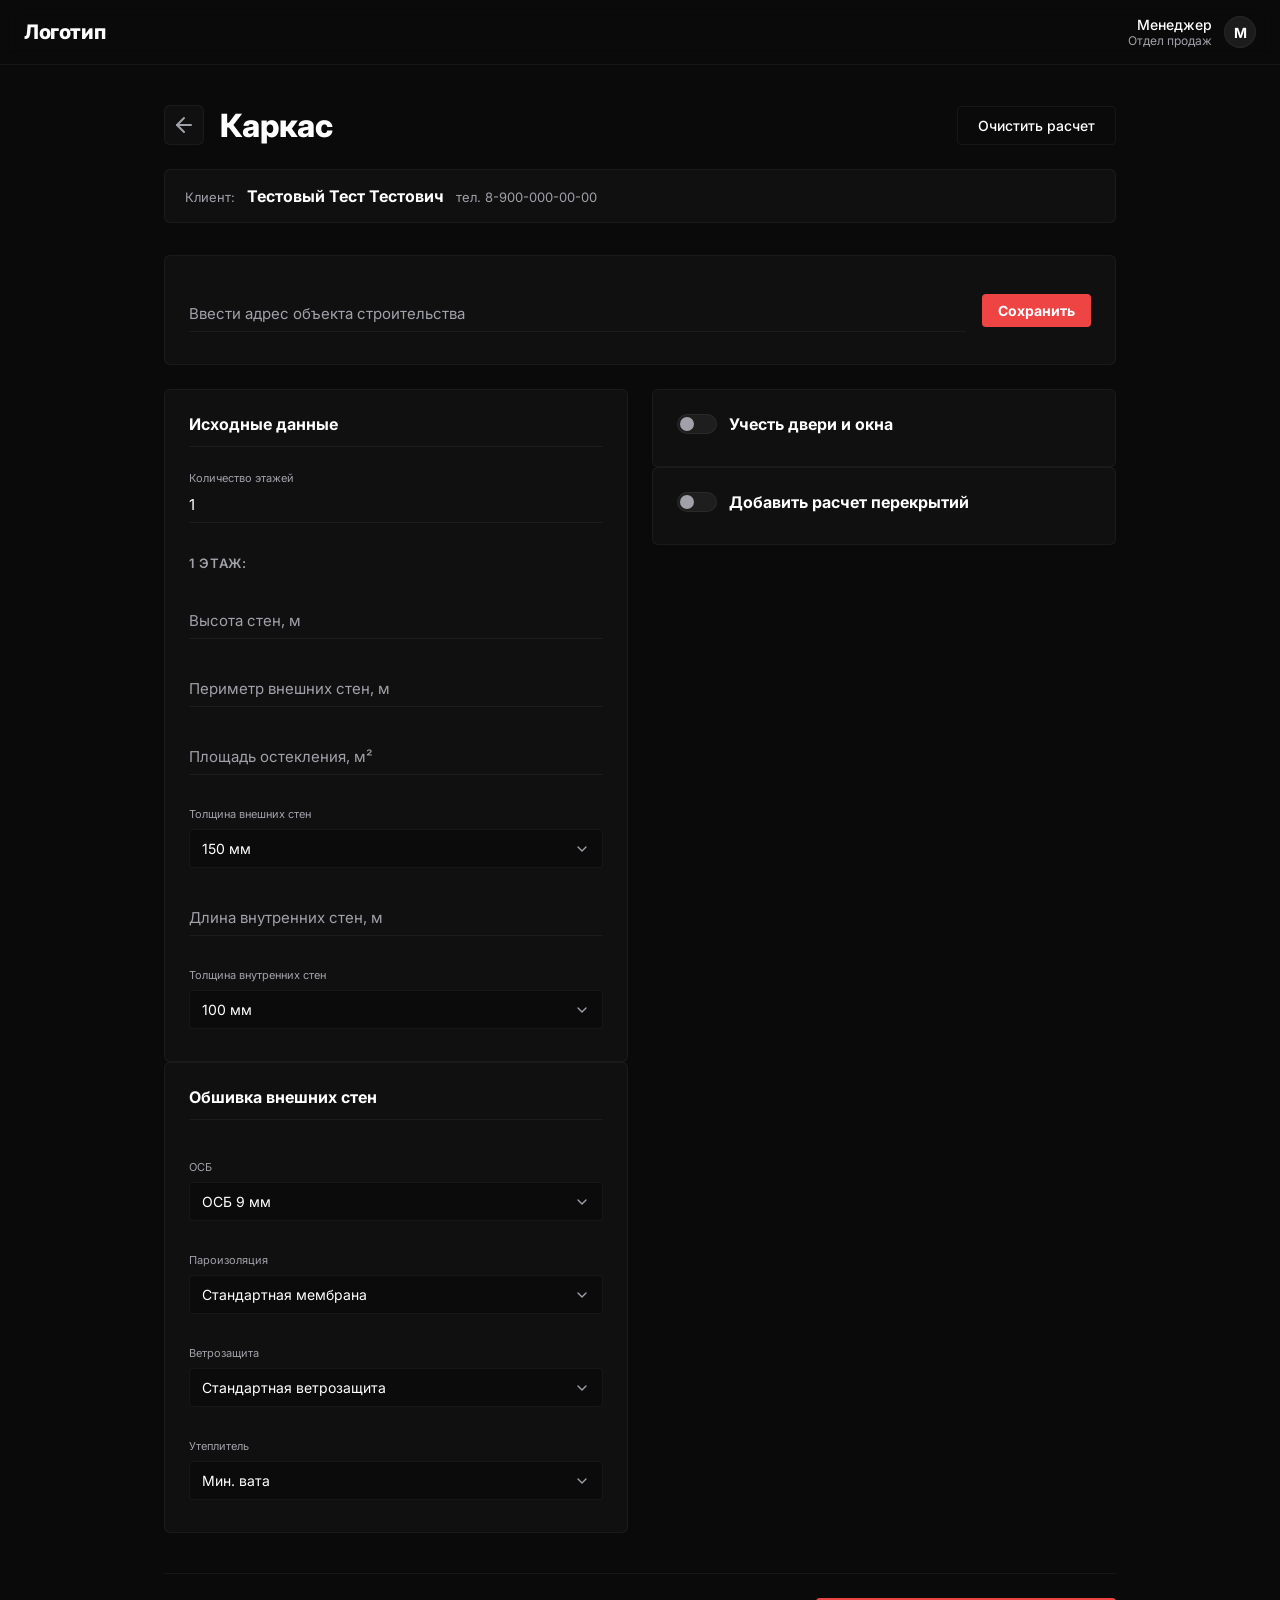
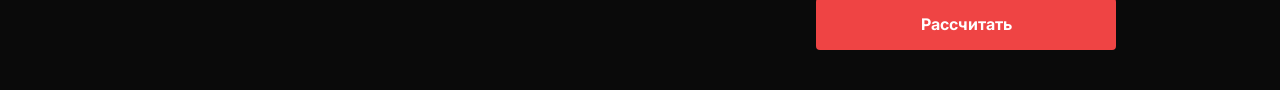
==== calc-frame/index.html @ 5556619a "Добавлены калькуляторы фундамента и крыши, страница итоговой сметы и настроен роутинг между страница" ====
<!DOCTYPE html>
<html lang="ru">
<head>
    <meta charset="UTF-8">
    <meta name="viewport" content="width=device-width, initial-scale=1.0">
    <title>Расчет каркаса | Строительный калькулятор</title>
    <link rel="preconnect" href="https://fonts.googleapis.com">
    <link rel="preconnect" href="https://fonts.gstatic.com" crossorigin>
    <link href="https://fonts.googleapis.com/css2?family=Inter:wght@400;500;600;700;800&display=swap" rel="stylesheet">
    <link rel="stylesheet" href="style.css">
</head>
<body>
    <header class="navbar">
        <div class="navbar-container">
            <div class="logo">Логотип</div>
            <div class="user-profile">
                <div class="user-info-text">
                    <span class="user-name">Менеджер</span>
                    <span class="user-role">Отдел продаж</span>
                </div>
                <div class="avatar">М</div>
            </div>
        </div>
    </header>

    <main class="container">
        <header class="page-header">
            <div class="header-left">
                <a href="../client-card/index.html" class="btn-back" title="Вернуться в карточку клиента">
                    <svg width="24" height="24" viewBox="0 0 24 24" fill="none" stroke="currentColor" stroke-width="2" stroke-linecap="round" stroke-linejoin="round">
                        <line x1="19" y1="12" x2="5" y2="12"></line>
                        <polyline points="12 19 5 12 12 5"></polyline>
                    </svg>
                </a>
                <h1 class="page-title">Каркас</h1>
            </div>
            <div class="header-actions">
                <button type="button" class="btn-secondary" id="clear-calc-btn">Очистить расчет</button>
            </div>
        </header>

        <div class="client-mini-card">
            <div class="client-details">
                <span class="label">Клиент:</span>
                <strong id="client-name">Тестовый Тест Тестович</strong>
                <span class="sub-text" id="client-phone">тел. 8-900-000-00-00</span>
            </div>
        </div>

        <form id="calc-frame-form" class="calc-form">
            <div class="form-section address-section">
                <div class="input-row">
                    <div class="input-group" style="flex: 1;">
                        <input type="text" id="object-address" placeholder=" " required>
                        <label for="object-address">Ввести адрес объекта строительства</label>
                    </div>
                    <button type="button" class="btn-primary btn-sm" id="save-address-btn">Сохранить</button>
                </div>
            </div>

            <div class="form-grid">
                <div class="form-column">
                    <div class="form-section">
                        <h3 class="section-title">Исходные данные</h3>
                        <div class="input-group">
                            <input type="number" id="floors" placeholder=" " min="1" max="3" value="1" required>
                            <label for="floors">Количество этажей</label>
                        </div>
                        
                        <h4 class="subsection-title">1 этаж:</h4>
                        <div class="input-group">
                            <input type="number" id="wall-height" placeholder=" " min="2" max="10" step="0.1" required>
                            <label for="wall-height">Высота стен, м</label>
                        </div>
                        <div class="input-group">
                            <input type="number" id="perimeter" placeholder=" " min="10" max="500" step="0.1" required>
                            <label for="perimeter">Периметр внешних стен, м</label>
                        </div>
                        <div class="input-group">
                            <input type="number" id="glazing" placeholder=" " min="0" max="200" step="0.1">
                            <label for="glazing">Площадь остекления, м²</label>
                        </div>
                        
                        <div class="input-group select-group">
                            <label class="static-label">Толщина внешних стен</label>
                            <select id="ext-wall-thickness" class="custom-select">
                                <option value="150">150 мм</option>
                                <option value="200">200 мм</option>
                                <option value="250">250 мм</option>
                            </select>
                        </div>

                        <div class="input-group">
                            <input type="number" id="int-wall-length" placeholder=" " min="0" max="500" step="0.1">
                            <label for="int-wall-length">Длина внутренних стен, м</label>
                        </div>
                        
                        <div class="input-group select-group">
                            <label class="static-label">Толщина внутренних стен</label>
                            <select id="int-wall-thickness" class="custom-select">
                                <option value="100">100 мм</option>
                                <option value="150">150 мм</option>
                            </select>
                        </div>
                    </div>

                    <div class="form-section">
                        <h3 class="section-title">Обшивка внешних стен</h3>
                        <div class="input-group select-group">
                            <label class="static-label">ОСБ</label>
                            <select id="osb-type" class="custom-select">
                                <option value="9">ОСБ 9 мм</option>
                                <option value="12">ОСБ 12 мм</option>
                                <option value="none">Без ОСБ</option>
                            </select>
                        </div>
                        <div class="input-group select-group">
                            <label class="static-label">Пароизоляция</label>
                            <select id="vapor-barrier" class="custom-select">
                                <option value="standard">Стандартная мембрана</option>
                                <option value="premium">Премиум мембрана</option>
                            </select>
                        </div>
                        <div class="input-group select-group">
                            <label class="static-label">Ветрозащита</label>
                            <select id="wind-protection" class="custom-select">
                                <option value="standard">Стандартная ветрозащита</option>
                                <option value="premium">Премиум ветрозащита</option>
                            </select>
                        </div>
                        <div class="input-group select-group">
                            <label class="static-label">Утеплитель</label>
                            <select id="insulation" class="custom-select">
                                <option value="minvata">Мин. вата</option>
                                <option value="basalt">Базальтовая вата</option>
                            </select>
                        </div>
                    </div>
                </div>

                <div class="form-column">
                    <div class="form-section">
                        <label class="toggle-switch-wrapper">
                            <input type="checkbox" id="toggle-doors-windows" class="toggle-input">
                            <span class="toggle-slider"></span>
                            <h3 class="section-title toggle-title">Учесть двери и окна</h3>
                        </label>
                        
                        <div class="collapsible-content" id="doors-windows-content">
                            <h4 class="subsection-title">Наружные двери</h4>
                            <div class="dimensions-row">
                                <div class="input-group"><input type="number" id="ext-door-h" placeholder=" " min="0.5" max="5" step="0.01"><label for="ext-door-h">Высота, м</label></div>
                                <div class="input-group"><input type="number" id="ext-door-w" placeholder=" " min="0.5" max="5" step="0.01"><label for="ext-door-w">Ширина, м</label></div>
                                <div class="input-group"><input type="number" id="ext-door-q" placeholder=" " min="1" max="50"><label for="ext-door-q">Кол-во</label></div>
                            </div>

                            <h4 class="subsection-title">Внутренние двери</h4>
                            <div class="dimensions-row">
                                <div class="input-group"><input type="number" id="int-door-h" placeholder=" " min="0.5" max="5" step="0.01"><label for="int-door-h">Высота, м</label></div>
                                <div class="input-group"><input type="number" id="int-door-w" placeholder=" " min="0.5" max="5" step="0.01"><label for="int-door-w">Ширина, м</label></div>
                                <div class="input-group"><input type="number" id="int-door-q" placeholder=" " min="1" max="100"><label for="int-door-q">Кол-во</label></div>
                            </div>

                            <h4 class="subsection-title">Окна</h4>
                            <div class="dimensions-row">
                                <div class="input-group"><input type="number" id="win-h" placeholder=" " min="0.3" max="5" step="0.01"><label for="win-h">Высота, м</label></div>
                                <div class="input-group"><input type="number" id="win-w" placeholder=" " min="0.3" max="5" step="0.01"><label for="win-w">Ширина, м</label></div>
                                <div class="input-group"><input type="number" id="win-q" placeholder=" " min="1" max="100"><label for="win-q">Кол-во</label></div>
                            </div>
                        </div>
                    </div>

                    <div class="form-section">
                        <label class="toggle-switch-wrapper">
                            <input type="checkbox" id="toggle-floors" class="toggle-input">
                            <span class="toggle-slider"></span>
                            <h3 class="section-title toggle-title">Добавить расчет перекрытий</h3>
                        </label>
                        
                        <div class="collapsible-content" id="floors-content">
                            <div class="input-group">
                                <input type="number" id="floor-thickness" placeholder=" " min="10" max="500" step="10">
                                <label for="floor-thickness">Толщина перекрытия, мм</label>
                            </div>
                            <div class="input-group select-group">
                                <label class="static-label">ОСБ</label>
                                <select id="floor-osb" class="custom-select">
                                    <option value="18">ОСБ 18 мм</option>
                                    <option value="22">ОСБ 22 мм</option>
                                </select>
                            </div>
                            <div class="input-group select-group">
                                <label class="static-label">Пароизоляция</label>
                                <select id="floor-vapor" class="custom-select"><option value="standard">Стандартная</option></select>
                            </div>
                            <div class="input-group select-group">
                                <label class="static-label">Ветрозащита</label>
                                <select id="floor-wind" class="custom-select"><option value="standard">Стандартная</option></select>
                            </div>
                            <div class="input-group select-group">
                                <label class="static-label">Утеплитель</label>
                                <select id="floor-insulation" class="custom-select"><option value="minvata">Мин. вата</option></select>
                            </div>
                        </div>
                    </div>
                </div>
            </div>

            <div class="form-actions">
                <button type="submit" class="btn-primary btn-large">Рассчитать</button>
            </div>
        </form>
    </main>

    <script src="script.js"></script>
</body>
</html>
---- calc-frame/style.css ----
:root {
    --bg-main: #0A0A0A;
    --surface-main: rgba(26, 26, 26, 0.4);
    --surface-hover: rgba(34, 34, 34, 0.8);
    --surface-modal: rgba(26, 26, 26, 0.95);
    --text-primary: #FFFFFF;
    --text-secondary: #A1A1AA;
    --accent: #EF4444;
    --accent-hover: #DC2626;
    --border-color: rgba(255, 255, 255, 0.05);
    --border-light: rgba(255, 255, 255, 0.1);
    --radius-sm: 4px;
    --radius-md: 6px;
    --transition: all 0.3s ease;
    --font-family: 'Inter', sans-serif;
}

* { margin: 0; padding: 0; box-sizing: border-box; }

body {
    background-color: var(--bg-main);
    color: var(--text-primary);
    font-family: var(--font-family);
    -webkit-font-smoothing: antialiased;
    min-height: 100vh;
}

/* Навигация (базовая) */
.navbar { background: rgba(10, 10, 10, 0.8); backdrop-filter: blur(10px); border-bottom: 1px solid var(--border-color); position: sticky; top: 0; z-index: 10; }
.navbar-container { max-width: 1400px; margin: 0 auto; padding: 16px 24px; display: flex; justify-content: space-between; align-items: center; }
.logo { font-weight: 800; font-size: 20px; letter-spacing: -0.02em; }
.user-profile { display: flex; align-items: center; gap: 12px; }
.user-info-text { display: flex; flex-direction: column; align-items: flex-end;}
.user-name { color: var(--text-primary); font-size: 14px; font-weight: 500;}
.user-role { color: var(--text-secondary); font-size: 12px; }
.avatar { width: 32px; height: 32px; background: var(--surface-hover); border: 1px solid var(--border-color); border-radius: 50%; display: flex; align-items: center; justify-content: center; font-weight: 700; font-size: 14px; }

/* Основной контент */
.container { max-width: 1000px; margin: 0 auto; padding: 40px 24px; }

.page-header { display: flex; justify-content: space-between; align-items: center; margin-bottom: 24px; }
.header-left { display: flex; align-items: center; gap: 16px; }
.header-actions { display: flex; gap: 12px; }
.btn-back { color: var(--text-secondary); display: flex; align-items: center; justify-content: center; width: 40px; height: 40px; border-radius: var(--radius-md); background: var(--surface-main); border: 1px solid var(--border-color); transition: var(--transition); }
.btn-back:hover { color: var(--text-primary); border-color: var(--border-light); background: var(--surface-hover); }
.page-title { font-size: 32px; font-weight: 800; letter-spacing: -0.02em; }

/* Кнопки */
.btn-primary { background-color: var(--accent); color: #FFFFFF; border: none; border-radius: var(--radius-sm); padding: 10px 20px; font-size: 14px; font-weight: 700; font-family: var(--font-family); cursor: pointer; transition: var(--transition); }
.btn-primary:hover { background-color: var(--accent-hover); box-shadow: 0 0 15px rgba(239, 68, 68, 0.3); }
.btn-secondary { background-color: transparent; color: var(--text-primary); border: 1px solid var(--border-color); border-radius: var(--radius-sm); padding: 10px 20px; font-size: 14px; font-weight: 500; font-family: var(--font-family); cursor: pointer; transition: var(--transition); display: flex; align-items: center; justify-content: center; text-decoration: none;}
.btn-secondary:hover { background-color: var(--surface-hover); }
.btn-sm { padding: 8px 16px; }
.btn-large { padding: 16px 32px; font-size: 16px; width: 100%; max-width: 300px; }

/* Карточка клиента (мини) */
.client-mini-card { background: var(--surface-main); border: 1px solid var(--border-color); border-radius: var(--radius-md); padding: 16px 20px; margin-bottom: 32px; display: flex; justify-content: space-between; align-items: center; }
.client-details { display: flex; align-items: baseline; gap: 12px; }
.client-details .label { color: var(--text-secondary); font-size: 13px; }
.client-details strong { color: var(--text-primary); font-size: 16px; }
.sub-text { color: var(--text-secondary); font-size: 13px; }

/* Стили Формы и Сетки */
.calc-form { display: flex; flex-direction: column; gap: 24px; }
.form-grid { display: grid; grid-template-columns: 1fr 1fr; gap: 24px; align-items: start; }
@media (max-width: 768px) { .form-grid { grid-template-columns: 1fr; } }

.form-section { background: var(--surface-main); border: 1px solid var(--border-color); border-radius: var(--radius-md); padding: 24px; display: flex; flex-direction: column; gap: 8px; }
.section-title { font-size: 16px; font-weight: 700; color: var(--text-primary); margin-bottom: 16px; border-bottom: 1px solid var(--border-color); padding-bottom: 12px; }
.subsection-title { font-size: 13px; font-weight: 600; color: var(--text-secondary); text-transform: uppercase; letter-spacing: 0.05em; margin-top: 16px; margin-bottom: 8px; }

.input-row { display: flex; gap: 16px; align-items: center; width: 100%; }

/* --- ИСПРАВЛЕНИЕ: Поля ввода (Управление через классы JS) --- */
.input-group { 
    position: relative; 
    width: 100%; 
    margin-top: 16px; 
    margin-bottom: 8px; 
}
.input-group input { 
    width: 100%; 
    background: transparent; 
    border: none; 
    border-bottom: 1px solid var(--border-color); 
    padding: 8px 0; 
    color: var(--text-primary); 
    font-size: 15px; 
    font-family: var(--font-family); 
    transition: var(--transition); 
    outline: none; 
}

/* Базовое состояние лейбла для INPUT (исключаем select) */
.input-group label:not(.static-label) { 
    position: absolute; 
    left: 0; 
    top: 8px; 
    color: var(--text-secondary); 
    font-size: 15px; 
    pointer-events: none; 
    transition: var(--transition); 
}

/* Поднятое состояние лейбла через классы из JS */
.input-group.is-focused label:not(.static-label), 
.input-group.has-value label:not(.static-label) { 
    top: -16px; 
    font-size: 11px; 
}

.input-group.is-focused label:not(.static-label) {
    color: var(--accent); 
}

.input-group.is-focused input { 
    border-bottom-color: var(--accent); 
}

/* --- ИСПРАВЛЕНИЕ: Селекты --- */
.select-group { margin-top: 16px; }
.static-label { 
    display: block; 
    font-size: 11px; 
    color: var(--text-secondary); 
    margin-bottom: 8px; 
    position: relative;
    pointer-events: auto; 
}
.custom-select { 
    width: 100%; 
    background: rgba(0, 0, 0, 0.3); 
    color: var(--text-primary); 
    border: 1px solid var(--border-color); 
    border-radius: var(--radius-sm); 
    padding: 10px 12px; 
    font-family: var(--font-family); 
    font-size: 14px; 
    outline: none; 
    appearance: none; 
    background-image: url("data:image/svg+xml;charset=UTF-8,%3csvg xmlns='http://www.w3.org/2000/svg' viewBox='0 0 24 24' fill='none' stroke='%23A1A1AA' stroke-width='2' stroke-linecap='round' stroke-linejoin='round'%3e%3cpolyline points='6 9 12 15 18 9'%3e%3c/polyline%3e%3c/svg%3e"); 
    background-repeat: no-repeat; 
    background-position: right 12px center; 
    background-size: 16px; 
    cursor: pointer; 
    transition: var(--transition); 
}
.custom-select:focus { border-color: var(--accent); }
.custom-select option { background: var(--bg-main); color: var(--text-primary); }

/* Ряды для габаритов (высота, ширина, кол-во) */
.dimensions-row { display: grid; grid-template-columns: 1fr 1fr 1fr; gap: 12px; }

/* Toggle Switch (Переключатели) */
.toggle-switch-wrapper { display: flex; align-items: center; cursor: pointer; gap: 12px; margin-bottom: 8px; }
.toggle-title { border-bottom: none; margin-bottom: 0; padding-bottom: 0; }
.toggle-input { display: none; }
.toggle-slider { position: relative; width: 40px; height: 20px; background-color: var(--surface-hover); border-radius: 20px; transition: var(--transition); border: 1px solid var(--border-color); }
.toggle-slider::before { content: ""; position: absolute; height: 14px; width: 14px; left: 2px; bottom: 2px; background-color: var(--text-secondary); border-radius: 50%; transition: var(--transition); }
.toggle-input:checked + .toggle-slider { background-color: rgba(239, 68, 68, 0.2); border-color: var(--accent); }
.toggle-input:checked + .toggle-slider::before { transform: translateX(20px); background-color: var(--accent); }

/* Раскрывающиеся блоки */
.collapsible-content { display: none; flex-direction: column; gap: 8px; animation: fadeIn 0.3s ease; border-top: 1px solid var(--border-color); padding-top: 16px; margin-top: 8px; }
.collapsible-content.active { display: flex; }

@keyframes fadeIn { from { opacity: 0; transform: translateY(-10px); } to { opacity: 1; transform: translateY(0); } }

/* Подвал формы */
.form-actions { display: flex; justify-content: flex-end; padding-top: 24px; border-top: 1px solid var(--border-color); margin-top: 16px; }
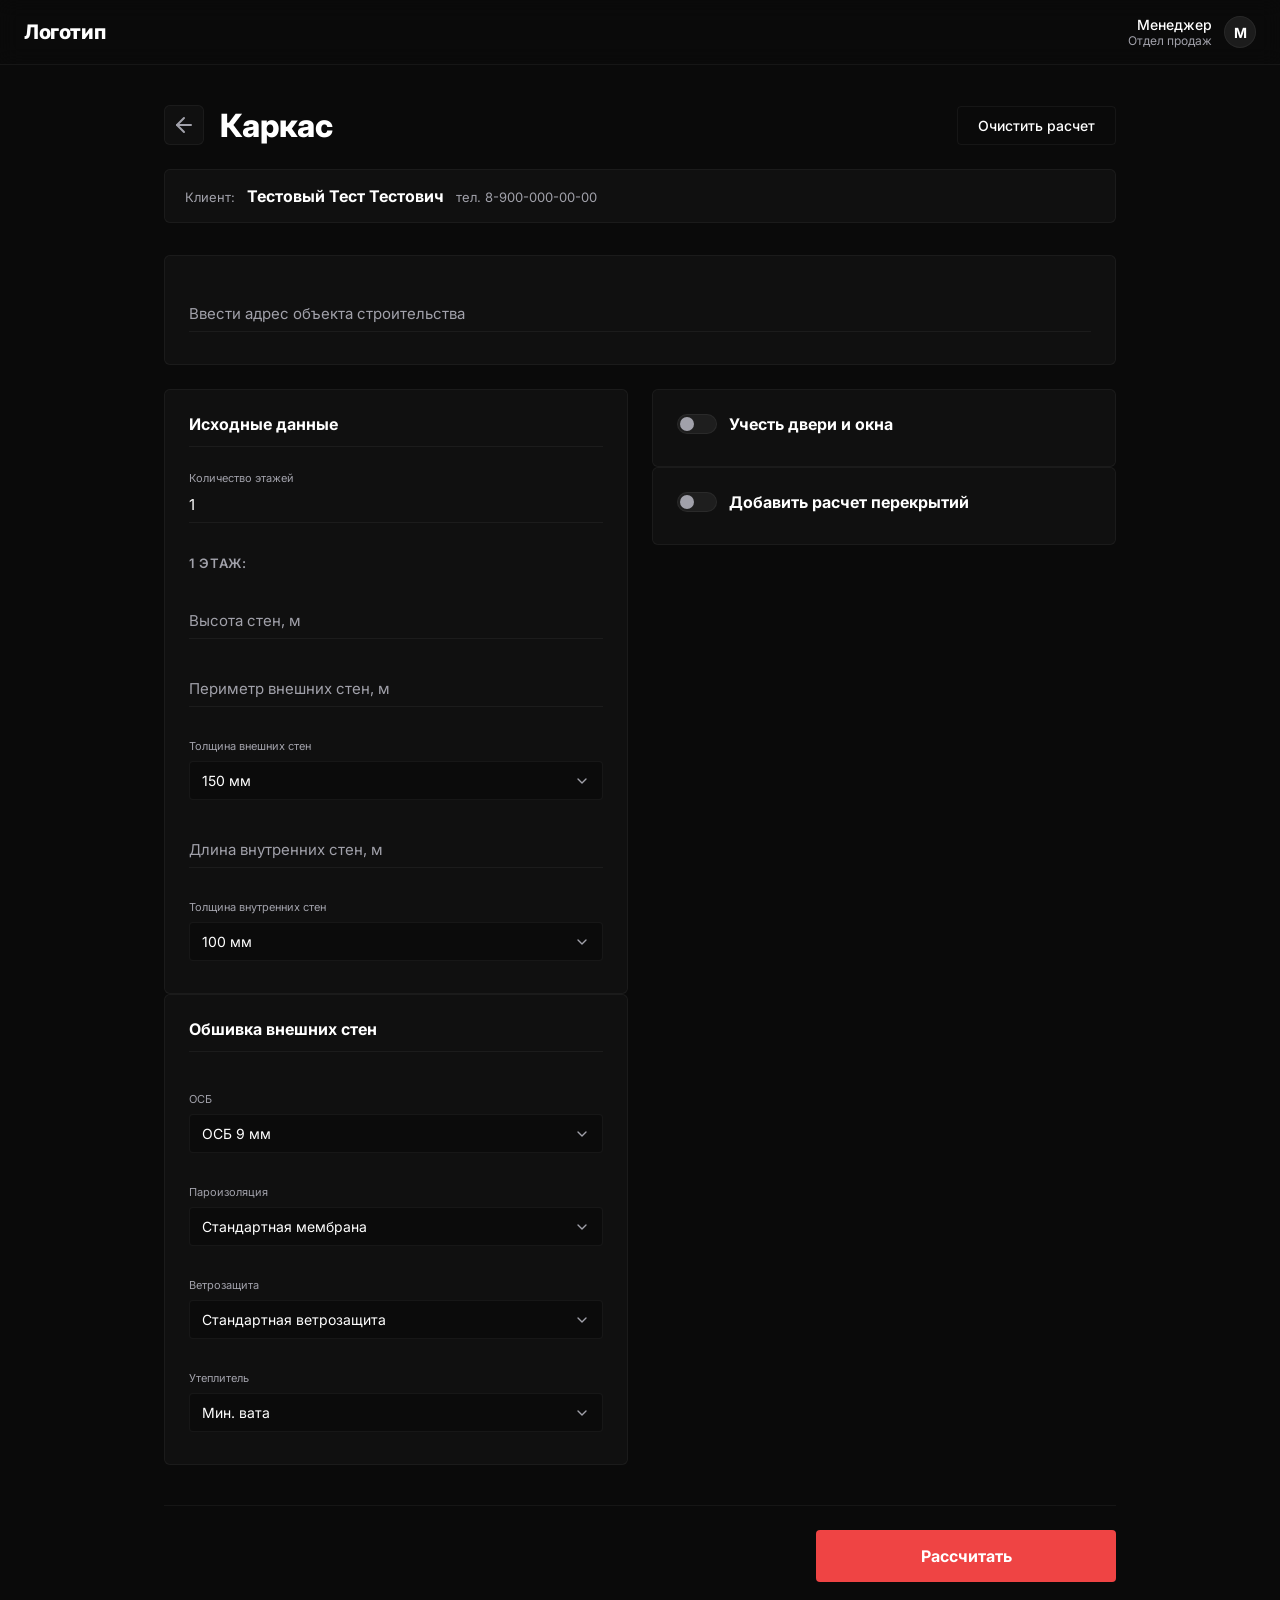
==== commit 054aa14f: "Внесены правки, согласно багрепортам. Начата работа с введением лого на страницу и во вкладке, НО НЕ" ====
--- a/calc-frame/index.html
+++ b/calc-frame/index.html
@@ -47,14 +47,11 @@
             </div>
         </div>
 
-        <form id="calc-frame-form" class="calc-form">
+        <form id="calc-frame-form" class="calc-form" novalidate>
             <div class="form-section address-section">
-                <div class="input-row">
-                    <div class="input-group" style="flex: 1;">
-                        <input type="text" id="object-address" placeholder=" " required>
-                        <label for="object-address">Ввести адрес объекта строительства</label>
-                    </div>
-                    <button type="button" class="btn-primary btn-sm" id="save-address-btn">Сохранить</button>
+                <div class="input-group">
+                    <input type="text" id="object-address" placeholder=" " required>
+                    <label for="object-address">Ввести адрес объекта строительства</label>
                 </div>
             </div>
 
@@ -75,10 +72,6 @@
                         <div class="input-group">
                             <input type="number" id="perimeter" placeholder=" " min="10" max="500" step="0.1" required>
                             <label for="perimeter">Периметр внешних стен, м</label>
-                        </div>
-                        <div class="input-group">
-                            <input type="number" id="glazing" placeholder=" " min="0" max="200" step="0.1">
-                            <label for="glazing">Площадь остекления, м²</label>
                         </div>
                         
                         <div class="input-group select-group">
@@ -147,25 +140,50 @@
                         </label>
                         
                         <div class="collapsible-content" id="doors-windows-content">
-                            <h4 class="subsection-title">Наружные двери</h4>
-                            <div class="dimensions-row">
-                                <div class="input-group"><input type="number" id="ext-door-h" placeholder=" " min="0.5" max="5" step="0.01"><label for="ext-door-h">Высота, м</label></div>
-                                <div class="input-group"><input type="number" id="ext-door-w" placeholder=" " min="0.5" max="5" step="0.01"><label for="ext-door-w">Ширина, м</label></div>
-                                <div class="input-group"><input type="number" id="ext-door-q" placeholder=" " min="1" max="50"><label for="ext-door-q">Кол-во</label></div>
-                            </div>
-
-                            <h4 class="subsection-title">Внутренние двери</h4>
-                            <div class="dimensions-row">
-                                <div class="input-group"><input type="number" id="int-door-h" placeholder=" " min="0.5" max="5" step="0.01"><label for="int-door-h">Высота, м</label></div>
-                                <div class="input-group"><input type="number" id="int-door-w" placeholder=" " min="0.5" max="5" step="0.01"><label for="int-door-w">Ширина, м</label></div>
-                                <div class="input-group"><input type="number" id="int-door-q" placeholder=" " min="1" max="100"><label for="int-door-q">Кол-во</label></div>
-                            </div>
-
-                            <h4 class="subsection-title">Окна</h4>
-                            <div class="dimensions-row">
-                                <div class="input-group"><input type="number" id="win-h" placeholder=" " min="0.3" max="5" step="0.01"><label for="win-h">Высота, м</label></div>
-                                <div class="input-group"><input type="number" id="win-w" placeholder=" " min="0.3" max="5" step="0.01"><label for="win-w">Ширина, м</label></div>
-                                <div class="input-group"><input type="number" id="win-q" placeholder=" " min="1" max="100"><label for="win-q">Кол-во</label></div>
+                            <div class="proem-section" id="doors-section">
+                                <h4 class="subsection-title">Дверные проемы</h4>
+                                <div class="proem-rows-container" data-proem-type="door">
+                                    <div class="proem-row initial-row">
+                                        <div class="input-group">
+                                            <input type="number" name="door-height[]" placeholder=" " min="0.5" max="5" step="0.01">
+                                            <label>Высота, м</label>
+                                        </div>
+                                        <div class="input-group">
+                                            <input type="number" name="door-width[]" placeholder=" " min="0.5" max="5" step="0.01">
+                                            <label>Ширина, м</label>
+                                        </div>
+                                        <div class="input-group">
+                                            <input type="number" name="door-quantity[]" placeholder=" " min="1" max="100">
+                                            <label>Кол-во</label>
+                                        </div>
+                                        <button type="button" class="icon-btn add-proem" title="Добавить еще один проем">
+                                            <svg width="18" height="18" viewBox="0 0 24 24" fill="none" stroke="currentColor" stroke-width="2" stroke-linecap="round" stroke-linejoin="round"><line x1="12" y1="5" x2="12" y2="19"></line><line x1="5" y1="12" x2="19" y2="12"></line></svg>
+                                        </button>
+                                    </div>
+                                </div>
+                            </div>
+
+                            <div class="proem-section" id="windows-section">
+                                <h4 class="subsection-title">Оконные проемы</h4>
+                                <div class="proem-rows-container" data-proem-type="window">
+                                    <div class="proem-row initial-row">
+                                        <div class="input-group">
+                                            <input type="number" name="window-height[]" placeholder=" " min="0.3" max="5" step="0.01">
+                                            <label>Высота, м</label>
+                                        </div>
+                                        <div class="input-group">
+                                            <input type="number" name="window-width[]" placeholder=" " min="0.3" max="5" step="0.01">
+                                            <label>Ширина, м</label>
+                                        </div>
+                                        <div class="input-group">
+                                            <input type="number" name="window-quantity[]" placeholder=" " min="1" max="100">
+                                            <label>Кол-во</label>
+                                        </div>
+                                        <button type="button" class="icon-btn add-proem" title="Добавить еще один проем">
+                                            <svg width="18" height="18" viewBox="0 0 24 24" fill="none" stroke="currentColor" stroke-width="2" stroke-linecap="round" stroke-linejoin="round"><line x1="12" y1="5" x2="12" y2="19"></line><line x1="5" y1="12" x2="19" y2="12"></line></svg>
+                                        </button>
+                                    </div>
+                                </div>
                             </div>
                         </div>
                     </div>
--- a/calc-frame/style.css
+++ b/calc-frame/style.css
@@ -148,9 +148,6 @@
 .custom-select:focus { border-color: var(--accent); }
 .custom-select option { background: var(--bg-main); color: var(--text-primary); }
 
-/* Ряды для габаритов (высота, ширина, кол-во) */
-.dimensions-row { display: grid; grid-template-columns: 1fr 1fr 1fr; gap: 12px; }
-
 /* Toggle Switch (Переключатели) */
 .toggle-switch-wrapper { display: flex; align-items: center; cursor: pointer; gap: 12px; margin-bottom: 8px; }
 .toggle-title { border-bottom: none; margin-bottom: 0; padding-bottom: 0; }
@@ -167,4 +164,62 @@
 @keyframes fadeIn { from { opacity: 0; transform: translateY(-10px); } to { opacity: 1; transform: translateY(0); } }
 
 /* Подвал формы */
-.form-actions { display: flex; justify-content: flex-end; padding-top: 24px; border-top: 1px solid var(--border-color); margin-top: 16px; }+.form-actions { display: flex; justify-content: flex-end; padding-top: 24px; border-top: 1px solid var(--border-color); margin-top: 16px; }
+
+
+/* ==========================================================================
+   --- ДИНАМИЧЕСКИЕ ПРОЕМЫ (Двери и Окна) ---
+   ========================================================================== */
+
+.proem-section {
+    margin-bottom: 24px;
+}
+
+.proem-row {
+    display: flex;
+    gap: 16px; /* Расстояние между полями ввода */
+    align-items: flex-end; /* Выравниваем поля и кнопку по нижней линии инпута */
+    margin-bottom: 16px;
+}
+
+/* Инпуты делят ширину строки поровну */
+.proem-row .input-group {
+    flex: 1;
+    min-width: 0; /* Фикс для flexbox, чтобы инпуты не вылезали за контейнер */
+}
+
+/* Стили для кнопок Плюс (+) и Минус (-) */
+.icon-btn {
+    border: none;
+    background: transparent;
+    padding: 8px;
+    cursor: pointer;
+    border-radius: var(--radius-sm);
+    transition: var(--transition);
+    display: flex;
+    align-items: center;
+    justify-content: center;
+    /* Кнопка должна стоять на одной линии с линией подчеркивания инпута */
+    margin-bottom: 4px; 
+}
+
+/* Зеленый цвет для плюсика */
+.add-proem {
+    color: #10B981; 
+}
+.add-proem:hover {
+    background-color: rgba(16, 185, 129, 0.1);
+}
+
+/* Красный цвет для минуса */
+.remove-proem {
+    color: var(--accent); /* Используем ваш красный из переменных */
+}
+.remove-proem:hover {
+    background-color: rgba(239, 68, 68, 0.1);
+}
+
+/* Настройки иконки внутри кнопки */
+.icon-btn svg {
+    stroke-width: 2.5;
+}
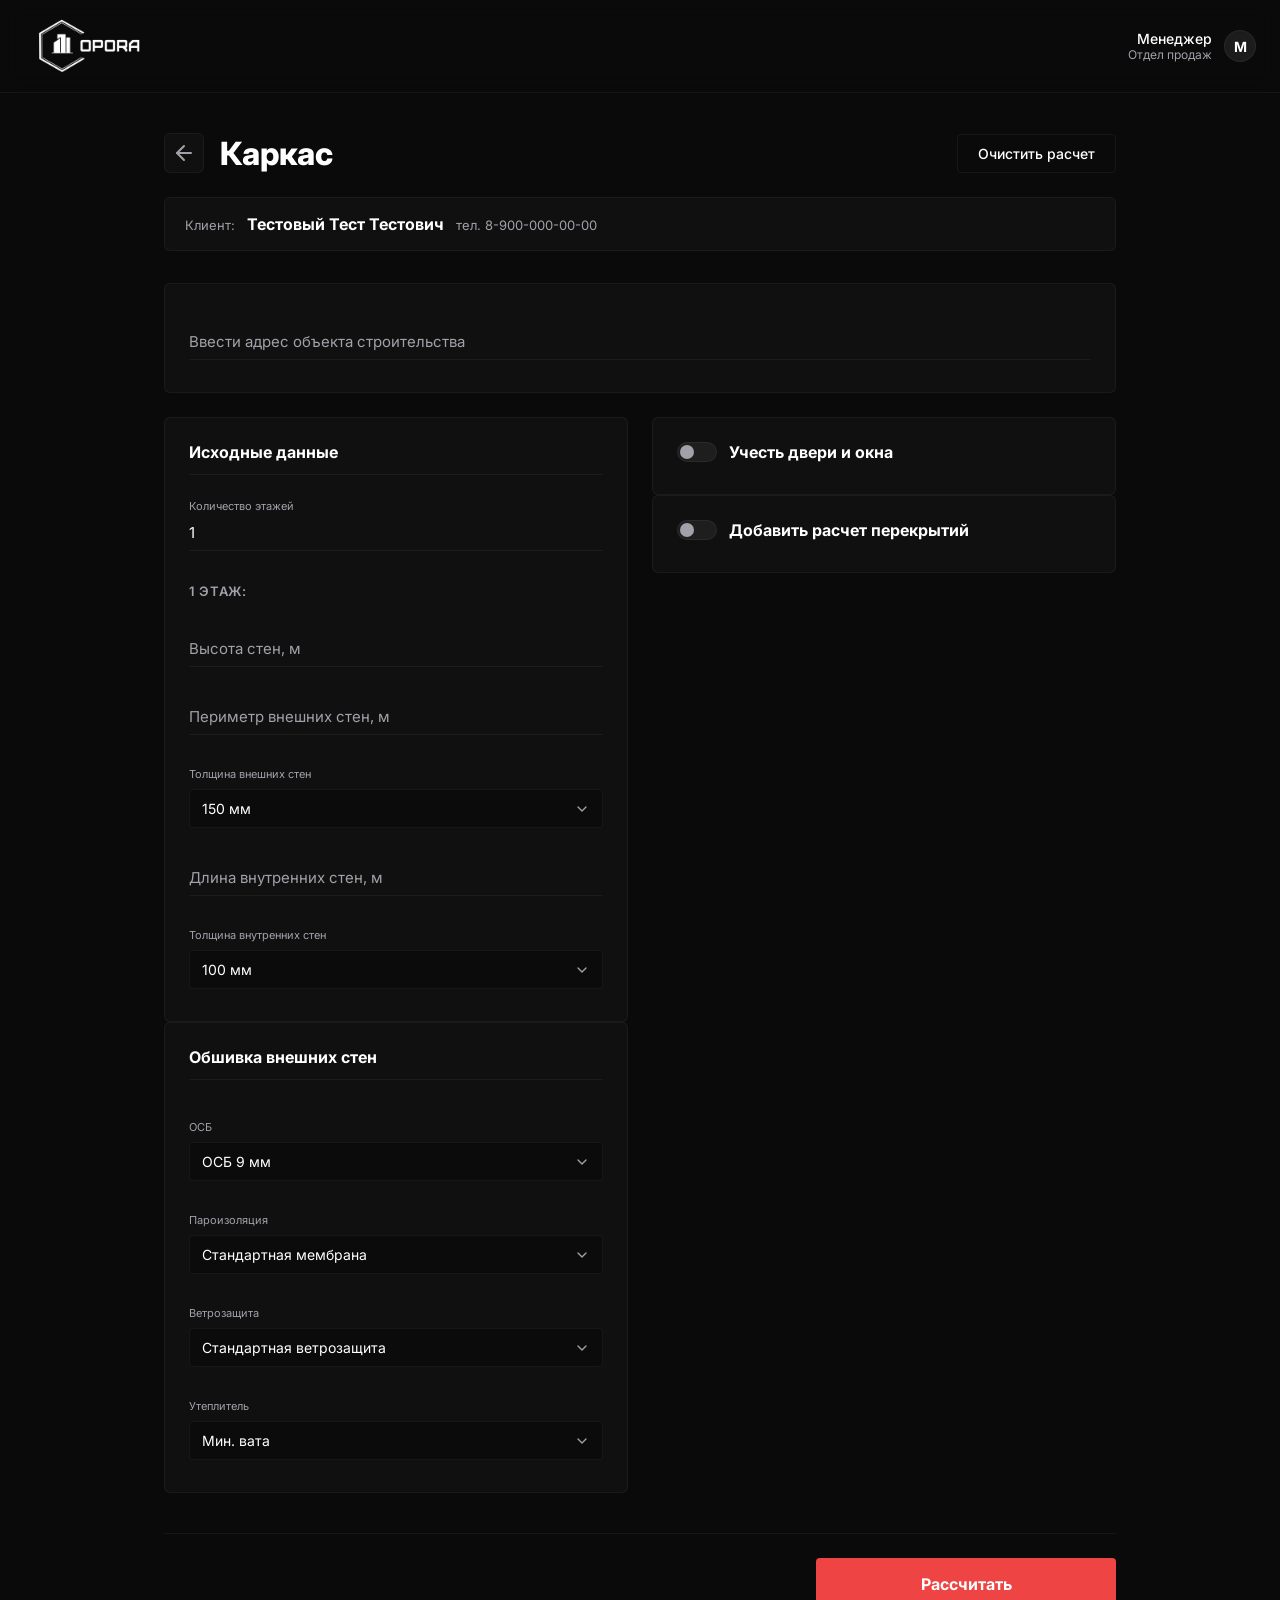
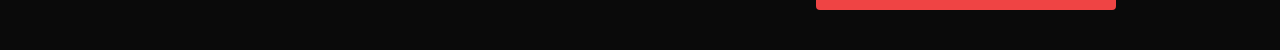
==== commit 675b1bc2: "Завершена работа с интеграцией логотипа на странице и во вкладке" ====
--- a/calc-frame/index.html
+++ b/calc-frame/index.html
@@ -4,6 +4,8 @@
     <meta charset="UTF-8">
     <meta name="viewport" content="width=device-width, initial-scale=1.0">
     <title>Расчет каркаса | Строительный калькулятор</title>
+    <link rel="icon" href="../pic/view.png" type="image/png">
+    
     <link rel="preconnect" href="https://fonts.googleapis.com">
     <link rel="preconnect" href="https://fonts.gstatic.com" crossorigin>
     <link href="https://fonts.googleapis.com/css2?family=Inter:wght@400;500;600;700;800&display=swap" rel="stylesheet">
@@ -12,7 +14,9 @@
 <body>
     <header class="navbar">
         <div class="navbar-container">
-            <div class="logo">Логотип</div>
+            <div class="logo">
+                <img src="../pic/logo.png" alt="Строительный калькулятор" class="logo-image">
+            </div>
             <div class="user-profile">
                 <div class="user-info-text">
                     <span class="user-name">Менеджер</span>
--- a/calc-frame/style.css
+++ b/calc-frame/style.css
@@ -28,7 +28,20 @@
 /* Навигация (базовая) */
 .navbar { background: rgba(10, 10, 10, 0.8); backdrop-filter: blur(10px); border-bottom: 1px solid var(--border-color); position: sticky; top: 0; z-index: 10; }
 .navbar-container { max-width: 1400px; margin: 0 auto; padding: 16px 24px; display: flex; justify-content: space-between; align-items: center; }
-.logo { font-weight: 800; font-size: 20px; letter-spacing: -0.02em; }
+
+.logo { 
+    display: flex;
+    align-items: center;
+    font-weight: 800; 
+    font-size: 20px; 
+    letter-spacing: -0.02em; 
+}
+.logo-image {
+    height: 60px;
+    width: auto;
+    display: block;
+}
+
 .user-profile { display: flex; align-items: center; gap: 12px; }
 .user-info-text { display: flex; flex-direction: column; align-items: flex-end;}
 .user-name { color: var(--text-primary); font-size: 14px; font-weight: 500;}
@@ -41,8 +54,23 @@
 .page-header { display: flex; justify-content: space-between; align-items: center; margin-bottom: 24px; }
 .header-left { display: flex; align-items: center; gap: 16px; }
 .header-actions { display: flex; gap: 12px; }
-.btn-back { color: var(--text-secondary); display: flex; align-items: center; justify-content: center; width: 40px; height: 40px; border-radius: var(--radius-md); background: var(--surface-main); border: 1px solid var(--border-color); transition: var(--transition); }
+
+.btn-back { 
+    color: var(--text-secondary); 
+    display: flex; 
+    align-items: center; 
+    justify-content: center; 
+    width: 40px; 
+    height: 40px; 
+    border-radius: var(--radius-md); 
+    background: var(--surface-main); 
+    border: 1px solid var(--border-color); 
+    transition: var(--transition); 
+    flex-shrink: 0;
+    text-decoration: none;
+}
 .btn-back:hover { color: var(--text-primary); border-color: var(--border-light); background: var(--surface-hover); }
+
 .page-title { font-size: 32px; font-weight: 800; letter-spacing: -0.02em; }
 
 /* Кнопки */
